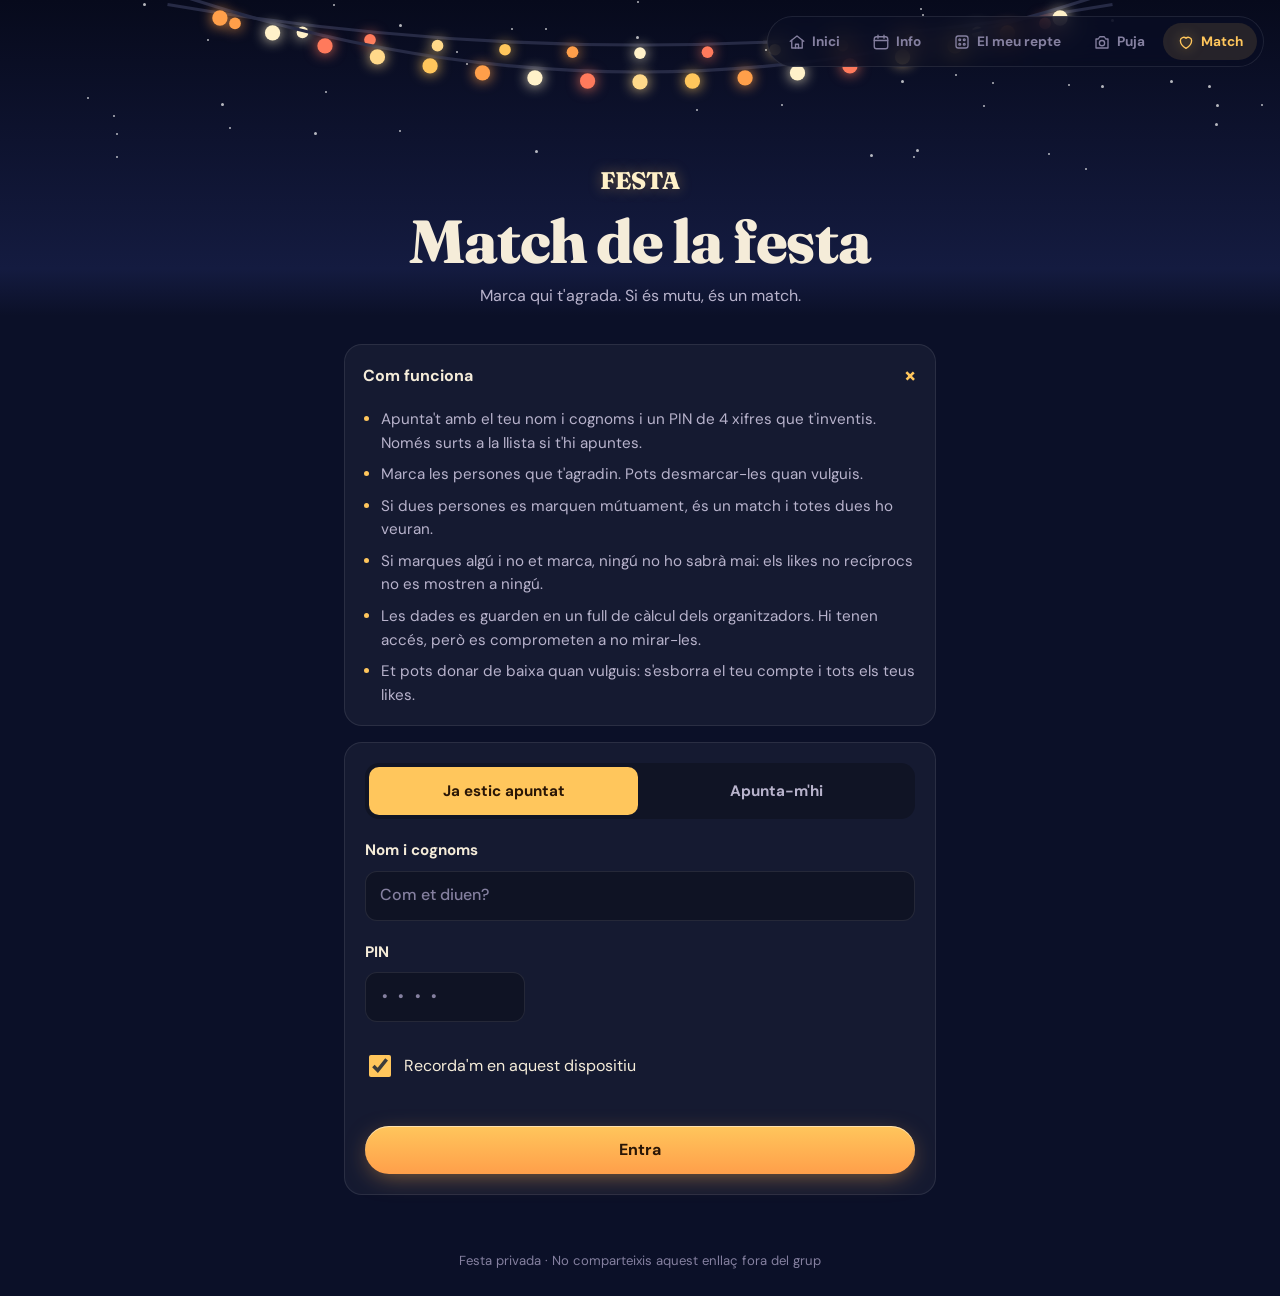
==== match.html @ ff9c7e82 "Match de la festa: likes privados y matches mutuos - match.html + js/match.js: registro con nombre y" ====
<!doctype html>
<html lang="ca">
<head>
  <meta charset="utf-8">
  <meta name="viewport" content="width=device-width, initial-scale=1, viewport-fit=cover">
  <title>Match de la festa · FESTA 21–22 novembre</title>
  <meta name="description" content="Marca qui t'agrada. Si és mutu, és un match.">
  <meta name="theme-color" content="#0b1028">
  <meta name="robots" content="noindex, nofollow">

  <meta property="og:title" content="Match de la festa · FESTA 21–22 novembre">
  <meta property="og:description" content="Marca qui t'agrada. Si és mutu, és un match.">
  <meta property="og:type" content="website">

  <link rel="icon" href="assets/favicon.svg" type="image/svg+xml">

  <link rel="preconnect" href="https://fonts.googleapis.com">
  <link rel="preconnect" href="https://fonts.gstatic.com" crossorigin>
  <link rel="stylesheet" href="https://fonts.googleapis.com/css2?family=Fraunces:opsz,wght@9..144,600;9..144,800&family=DM+Sans:wght@400;500;700&family=JetBrains+Mono:wght@500;700&display=swap">
  <link rel="stylesheet" href="css/styles.css">

  <script>document.documentElement.classList.add('js');</script>

  <!-- Orden: datos → almacenamiento → común → demo (solo se usa en pruebas) → match -->
  <script src="data.js" defer></script>
  <script src="js/storage.js" defer></script>
  <script src="js/comun.js" defer></script>
  <script src="js/match-demo.js" defer></script>
  <script src="js/match.js" defer></script>
</head>
<body>

<a class="saltar" href="#match">Salta al Match</a>

<!-- =================================================== CABECERA -->
<header class="cabecera">
  <div class="cielo" aria-hidden="true"><div class="estrellas" id="estrellas"></div></div>
  <svg class="guirnalda-top" id="guirnaldaTop" viewBox="0 0 400 70" aria-hidden="true"></svg>

  <a class="cabecera__marca" href="index.html" data-campo="nombre" data-nombre>FESTA</a>
  <h1 class="cabecera__titulo">Match de la festa</h1>
  <p class="cabecera__texto">Marca qui t'agrada. Si és mutu, és un match.</p>
</header>

<main>
  <section id="match" class="seccion seccion--match" aria-labelledby="h-match">
    <h2 class="sr-only" id="h-match">Match de la festa</h2>

    <p class="aviso aviso--demo" id="avisoDemo" hidden>
      <strong>Mode de prova:</strong> dades simulades en aquest navegador, no s'envia res.
    </p>
    <p class="aviso aviso--error" id="avisoConfig" hidden>
      El Match encara no està configurat. Torna-ho a provar més tard.
    </p>

    <!-- Cómo funciona: los párrafos salen de FIESTA.match.explicacion -->
    <details class="como tarjeta" id="como" open>
      <summary>Com funciona</summary>
      <ul class="como__lista" id="comoLista"></ul>
    </details>

    <!-- ============ Sin sesión: entrar o registrarse ============ -->
    <div class="acceso tarjeta" id="vistaAcceso" hidden>
      <div class="pestanas" role="tablist" aria-label="Accés">
        <button class="pestanas__btn" type="button" role="tab" id="tabEntrar"
                aria-selected="true" aria-controls="formAcceso">Ja estic apuntat</button>
        <button class="pestanas__btn" type="button" role="tab" id="tabRegistro"
                aria-selected="false" aria-controls="formAcceso" tabindex="-1">Apunta-m'hi</button>
      </div>

      <form class="form" id="formAcceso" role="tabpanel" novalidate>
        <div class="campo">
          <label class="campo__label" for="campoNombre">Nom i cognoms</label>
          <input class="campo__input" id="campoNombre" type="text" autocomplete="name"
                 maxlength="40" placeholder="Com et diuen?" required>
          <p class="campo__ayuda" id="ayudaNombre" hidden>Posa el nom amb què et coneix la gent: és el que veuran els altres.</p>
        </div>

        <div class="campo">
          <label class="campo__label" for="campoPin" id="lblPin">PIN</label>
          <!-- type=password + inputmode=numeric: puntos en pantalla y teclado numérico en el móvil -->
          <input class="campo__input campo__input--pin" id="campoPin" type="password" inputmode="numeric"
                 pattern="[0-9]*" maxlength="4" autocomplete="current-password" placeholder="••••" required>
        </div>

        <div class="campo" id="campoPin2Caja" hidden>
          <label class="campo__label" for="campoPin2">Repeteix el PIN</label>
          <input class="campo__input campo__input--pin" id="campoPin2" type="password" inputmode="numeric"
                 pattern="[0-9]*" maxlength="4" autocomplete="new-password" placeholder="••••">
          <p class="campo__ayuda">Inventa't 4 xifres i recorda-les: les necessitaràs per tornar a entrar.</p>
        </div>

        <label class="check">
          <input type="checkbox" id="campoRecordar" checked>
          <span>Recorda'm en aquest dispositiu</span>
        </label>

        <button class="btn btn--luz form__enviar" type="submit" id="btnAcceso">Entra</button>
        <p class="mensaje mensaje--error" id="errorAcceso" role="alert" hidden></p>
        <p class="mensaje mensaje--ok" id="okAcceso" role="status" hidden></p>
      </form>
    </div>

    <!-- ============ Con sesión ============ -->
    <div class="dentro" id="vistaDentro" hidden>
      <div class="hola">
        <p class="hola__texto">Hola, <strong id="miNombre"></strong></p>
        <button class="btn-enlace" type="button" id="btnSalir">Surt</button>
      </div>

      <!-- Mis matches (solo recíprocos) -->
      <div class="tarjeta mis-matches">
        <h3>Els teus matches</h3>
        <p class="mis-matches__nota" id="notaMatches"></p>
        <ul class="mis-matches__lista" id="listaMatches"></ul>
      </div>

      <!-- Participantes -->
      <div class="participantes">
        <div class="participantes__cab">
          <h3>Qui s'hi ha apuntat</h3>
          <p class="participantes__cuenta" id="cuenta"></p>
        </div>
        <label class="sr-only" for="buscar">Busca un nom</label>
        <input class="campo__input" id="buscar" type="search" placeholder="Busca un nom…" autocomplete="off">
        <ul class="personas" id="listaPersonas" aria-live="off"></ul>
        <p class="participantes__vacio" id="sinPersonas" hidden></p>
        <p class="mensaje mensaje--error" id="errorDentro" role="alert" hidden></p>
      </div>

      <button class="btn btn--peligro baja" type="button" id="btnBaja">Dona'm de baixa</button>
    </div>

    <p class="cargando" id="cargando" hidden>Carregant…</p>

    <p class="aviso aviso--error" id="avisoAlmacen" hidden>
      El teu navegador no deixa desar dades (mode incògnit?). Hauràs d'entrar amb el PIN cada vegada.
    </p>
  </section>
</main>

<footer class="pie">
  <p>Festa privada · No comparteixis aquest enllaç fora del grup</p>
</footer>

<!-- Confirmación de baja (mismo patrón que reto.html) -->
<dialog class="dialogo" id="dialogoBaja" aria-labelledby="bajaTitulo" aria-describedby="bajaTexto">
  <form method="dialog">
    <p class="dialogo__titulo" id="bajaTitulo">Segur?</p>
    <p class="dialogo__texto" id="bajaTexto">S'esborraran el teu compte i tots els teus likes. No es pot desfer.</p>
    <div class="dialogo__botones">
      <button class="btn btn--secundario" value="no">Cancel·la</button>
      <button class="btn btn--peligro" value="si">Sí, esborra-ho</button>
    </div>
  </form>
</dialog>

<!-- Animación de match a pantalla completa -->
<div class="pantalla-match" id="pantallaMatch" role="dialog" aria-modal="true" aria-labelledby="pmTitulo" hidden>
  <div class="pantalla-match__caja">
    <div class="pantalla-match__cor" aria-hidden="true">
      <svg viewBox="0 0 24 24"><path d="M12 20.5s-7.5-4.6-7.5-10.6A4.3 4.3 0 0 1 12 7.2a4.3 4.3 0 0 1 7.5 2.7c0 6-7.5 10.6-7.5 10.6z"/></svg>
    </div>
    <p class="pantalla-match__titulo" id="pmTitulo">És un <span class="junto">match! 🎉</span></p>
    <p class="pantalla-match__texto">Tu i <strong id="pmNombre"></strong> us heu marcat mútuament.</p>
    <button class="btn btn--luz" type="button" id="pmCerrar">Genial</button>
  </div>
</div>

<div class="confeti" id="confeti" aria-hidden="true"></div>


<!-- =================================================== MENÚ
     Mismo menú que en index.html y reto.html. Si lo cambias aquí, cámbialo también allí. -->
<nav class="nav" aria-label="Menú">
  <a class="nav__item" href="index.html" data-seccion="inicio">
    <svg viewBox="0 0 24 24" aria-hidden="true"><path d="M3 11 12 4l9 7"/><path d="M5 10v10h14V10"/><path d="M10 20v-5h4v5"/></svg>
    <span>Inici</span>
  </a>
  <a class="nav__item" href="index.html#info" data-seccion="info">
    <svg viewBox="0 0 24 24" aria-hidden="true"><rect x="3" y="5" width="18" height="16" rx="3"/><path d="M3 10h18M8 3v4M16 3v4"/></svg>
    <span>Info</span>
  </a>
  <a class="nav__item" href="reto.html" data-seccion="reto">
    <svg viewBox="0 0 24 24" aria-hidden="true"><rect x="4" y="4" width="16" height="16" rx="3"/><circle cx="9" cy="9" r="1.2"/><circle cx="15" cy="15" r="1.2"/><circle cx="15" cy="9" r="1.2"/><circle cx="9" cy="15" r="1.2"/></svg>
    <span>El meu repte</span>
  </a>
  <a class="nav__item" href="reto.html#subir" data-seccion="subir">
    <svg viewBox="0 0 24 24" aria-hidden="true"><path d="M4 8h3l2-3h6l2 3h3v12H4z"/><circle cx="12" cy="13.5" r="3.5"/></svg>
    <span>Puja</span>
  </a>
  <a class="nav__item" href="#match" data-seccion="match">
    <svg viewBox="0 0 24 24" aria-hidden="true"><path d="M12 20.5s-7.5-4.6-7.5-10.6A4.3 4.3 0 0 1 12 7.2a4.3 4.3 0 0 1 7.5 2.7c0 6-7.5 10.6-7.5 10.6z"/></svg>
    <span>Match</span>
  </a>
</nav>

</body>
</html>
---- css/styles.css ----
/* ===========================================================================
   styles.css — Estética: casa rural de noche con guirnaldas de luces
   Mobile-first: los estilos base son para móvil; @media (min-width) amplía.
   =========================================================================== */

/* ---------- 1. Variables (tokens de diseño) ---------- */
:root {
  /* noche */
  --noche-0: #070a1c;
  --noche-1: #0b1028;
  --noche-2: #141b40;
  --noche-3: #1f2858;

  /* luces cálidas */
  --luz: #ffc65c;
  --luz-2: #ff9f4a;
  --luz-3: #ff7a5c;
  --luz-blanca: #fff1c9;

  /* dificultad de los retos (semáforo) */
  --facil: #7ee08f;
  --medio: #ffd84d;
  --dificil: #ff6b5c;
  --cor: #ff8fb1;      /* rosa del Match */

  /* casa */
  --muro: #3b3f5c;
  --muro-2: #31344e;
  --piedra: #464a6a;
  --tejado: #6b3326;
  --madera: #4a2b22;

  /* texto */
  --texto: #f5ecd9;
  --texto-2: #b8b3cc;
  --texto-3: #8580a0;

  /* superficies */
  --tarjeta: rgba(255, 255, 255, .045);
  --borde: rgba(255, 255, 255, .09);

  --radio: 18px;
  --gutter: 16px;
  --ancho: 640px;
  --nav-alto: 64px;

  --f-titulo: "Fraunces", Georgia, serif;
  --f-texto: "DM Sans", system-ui, -apple-system, "Segoe UI", sans-serif;
  --f-num: "JetBrains Mono", ui-monospace, monospace;

  --ease: cubic-bezier(.22, 1, .36, 1);
}

/* ---------- 2. Base ---------- */
*, *::before, *::after { box-sizing: border-box; }

html {
  scroll-behavior: smooth;
  /* que el título de la sección no quede pegado arriba al saltar con la nav */
  scroll-padding-top: 12px;
  -webkit-text-size-adjust: 100%;
}

body {
  margin: 0;
  min-height: 100vh;
  background: var(--noche-1);
  color: var(--texto);
  font-family: var(--f-texto);
  font-size: 1rem;
  line-height: 1.55;
  -webkit-font-smoothing: antialiased;
  /* hueco para la barra inferior + zona segura del iPhone */
  padding-bottom: calc(var(--nav-alto) + env(safe-area-inset-bottom));
  overflow-x: hidden;
}

h1, h2, h3 { font-family: var(--f-titulo); line-height: 1.1; margin: 0; font-weight: 800; }
p { margin: 0; }
a { color: var(--luz); }
svg { display: block; }
/* el atributo hidden debe ganar siempre, aunque la clase ponga display:flex/grid */
[hidden] { display: none !important; }

:focus-visible { outline: 2px solid var(--luz); outline-offset: 3px; border-radius: 6px; }

.saltar {
  position: absolute; left: 12px; top: -60px; z-index: 100;
  background: var(--luz); color: var(--noche-0); padding: 8px 14px; border-radius: 10px;
  font-weight: 700; text-decoration: none;
}
.saltar:focus { top: 12px; }

/* ---------- 3. Botones ---------- */
.btn {
  display: inline-flex; align-items: center; justify-content: center; gap: 8px;
  min-height: 48px; /* tamaño táctil cómodo */
  padding: 12px 22px;
  border-radius: 999px;
  font: 700 1rem/1 var(--f-texto);
  text-decoration: none;
  border: 0; cursor: pointer;
  transition: transform .2s var(--ease), box-shadow .2s var(--ease);
  -webkit-tap-highlight-color: transparent;
}
.btn svg { width: 18px; height: 18px; fill: none; stroke: currentColor; stroke-width: 2.2; stroke-linecap: round; }
.btn:active { transform: scale(.97); }

.btn--luz {
  background: linear-gradient(180deg, var(--luz) 0%, var(--luz-2) 100%);
  color: #2a1606;
  box-shadow: 0 6px 24px -6px rgba(255, 170, 70, .55), inset 0 1px 0 rgba(255, 255, 255, .5);
}
@media (hover: hover) {
  .btn--luz:hover { transform: translateY(-2px); box-shadow: 0 10px 30px -6px rgba(255, 170, 70, .7), inset 0 1px 0 rgba(255,255,255,.5); }
}

/* ---------- 4. Portada ---------- */
.portada {
  position: relative;
  min-height: 100svh;            /* svh: alto real visible en móvil (sin la barra del navegador) */
  display: flex; flex-direction: column; align-items: center;
  padding: 0 var(--gutter) 32px;
  text-align: center;
  background:
    radial-gradient(120% 60% at 50% 100%, rgba(255, 166, 77, .14) 0%, transparent 60%),
    linear-gradient(180deg, var(--noche-0) 0%, var(--noche-2) 62%, var(--noche-1) 100%);
  overflow: hidden;
  isolation: isolate;
}

.cielo { position: absolute; inset: 0; z-index: -1; pointer-events: none; }
.estrella {
  position: absolute; width: 2px; height: 2px; border-radius: 50%;
  background: #fff; opacity: .7;
  animation: parpadeo var(--t, 4s) ease-in-out var(--d, 0s) infinite;
}
.luna { fill: #f4ead0; }

.guirnalda-top {
  width: calc(100% + 2 * var(--gutter));
  max-width: 900px;
  margin: 0 calc(-1 * var(--gutter));
  height: auto;
  overflow: visible;
}

.portada__texto { margin-top: 8px; }
.portada__etiqueta {
  font-size: .78rem; font-weight: 700; letter-spacing: .18em; text-transform: uppercase;
  color: var(--texto-2);
}
/* Título: sin ligaduras (Fraunces une p. ej. "fi" en un solo glifo "ﬁ").
   Si el nombre empieza en minúscula, esas letras van en otro color. */
.portada__titulo, .cabecera__marca {
  font-variant-ligatures: none;
  font-feature-settings: "liga" 0, "clig" 0, "dlig" 0;
}
/* la "f" de Fraunces tiene un gancho largo que pisa el punto de la "i": un poco de aire */
.nombre__min { color: var(--luz); letter-spacing: .06em; margin-right: -.07em; }

.portada__titulo {
  margin-top: 6px;
  font-size: clamp(4rem, 22vw, 7.5rem);
  letter-spacing: -.03em;
  line-height: .95;
  color: var(--luz-blanca);
  /* resplandor cálido, como un rótulo iluminado */
  text-shadow: 0 0 18px rgba(255, 198, 92, .45), 0 0 60px rgba(255, 159, 74, .25);
}
.portada__sub {
  margin-top: 8px;
  font-family: var(--f-num); font-weight: 700;
  font-size: clamp(1rem, 4.8vw, 1.35rem);
  letter-spacing: .12em;
  color: var(--luz);
}

.casa {
  width: calc(100% + 2 * var(--gutter));
  max-width: 520px;
  height: auto;
  margin: 12px calc(-1 * var(--gutter)) 0;
  /* difumina los bordes laterales para que el paisaje no acabe en seco */
  -webkit-mask-image: linear-gradient(90deg, transparent 0, #000 10%, #000 90%, transparent 100%);
  mask-image: linear-gradient(90deg, transparent 0, #000 10%, #000 90%, transparent 100%);
}
.colina-lejos { fill: #10163a; }
.arbol { fill: #0a0f2b; }
.arbol--lejos { fill: #121940; }
.muro { fill: var(--muro); }
.muro--2 { fill: var(--muro-2); }
.piedras { fill: var(--piedra); }
.tejado { fill: var(--tejado); }
.tejado-borde { fill: none; stroke: #8a4632; stroke-width: 3; stroke-linejoin: round; }
.contraventana { fill: var(--madera); }
.marco { fill: none; stroke: #3a2a26; stroke-width: 2.2; }
.puerta { fill: var(--luz); filter: drop-shadow(0 0 8px rgba(255, 198, 92, .8)); }
.puerta-hoja { fill: var(--madera); }

.ventana {
  fill: var(--luz);
  filter: drop-shadow(0 0 6px rgba(255, 198, 92, .75));
  animation: vela 5s ease-in-out infinite;
}
.ventana--b { fill: var(--luz-2); animation-duration: 7s; animation-delay: -2s; }
.ventana--c { fill: #ffd98a; animation-duration: 6s; animation-delay: -4s; }

.humo circle { fill: #8f90b0; opacity: 0; animation: humo 6s ease-out infinite; }
.humo circle:nth-child(2) { animation-delay: 2s; }
.humo circle:nth-child(3) { animation-delay: 4s; }

/* bombillas (las crea main.js) */
.cable { fill: none; stroke: #1a1a2a; stroke-width: 1.4; }
.bombilla {
  fill: var(--c, var(--luz));
  filter: drop-shadow(0 0 3px var(--c, var(--luz)));
  animation: bombilla var(--t, 3s) ease-in-out var(--d, 0s) infinite;
}
.guirnalda-top .cable { stroke: #262a45; }

/* cuenta atrás */
.cuenta { margin-top: 18px; width: 100%; max-width: 420px; }
.cuenta__titulo {
  font-size: .8rem; font-weight: 700; letter-spacing: .16em; text-transform: uppercase; color: var(--texto-2);
}
.cuenta__cajas { margin-top: 10px; display: grid; grid-template-columns: repeat(4, 1fr); gap: 8px; }
.caja {
  padding: 12px 4px 10px;
  border-radius: 14px;
  background: rgba(255, 255, 255, .05);
  border: 1px solid var(--borde);
  backdrop-filter: blur(6px);
  -webkit-backdrop-filter: blur(6px);
}
.caja__num {
  display: block;
  font-family: var(--f-num); font-weight: 700;
  font-size: clamp(1.6rem, 8vw, 2.2rem);
  line-height: 1;
  font-variant-numeric: tabular-nums;   /* todas las cifras miden igual: no "baila" */
  color: var(--luz-blanca);
}
.caja__lbl { display: block; margin-top: 6px; font-size: .72rem; color: var(--texto-3); text-transform: uppercase; letter-spacing: .1em; }
.cuenta__fecha { margin-top: 12px; font-size: .9rem; color: var(--texto-2); }
.cuenta--empezada .caja__num { color: var(--luz); }

.portada__cta { margin-top: 22px; }

/* ---------- 5. Secciones ---------- */
.seccion {
  max-width: var(--ancho);
  margin: 0 auto;
  padding: 56px var(--gutter) 8px;
}
.seccion__cab { display: flex; align-items: baseline; gap: 12px; margin-bottom: 20px; }
.seccion__num { font-family: var(--f-num); font-size: .85rem; color: var(--luz); }
.seccion h2 { font-size: clamp(1.9rem, 8vw, 2.5rem); letter-spacing: -.02em; }

/* tarjetas */
.tarjetas { display: grid; gap: 12px; }
.tarjeta {
  position: relative;
  padding: 20px;
  border-radius: var(--radio);
  background: var(--tarjeta);
  border: 1px solid var(--borde);
}
.tarjeta h3 { font-size: 1.15rem; margin-bottom: 6px; }
.tarjeta p + p { margin-top: 4px; }
.tarjeta__icono {
  width: 40px; height: 40px; margin-bottom: 12px;
  display: grid; place-items: center;
  border-radius: 12px;
  background: rgba(255, 198, 92, .12);
}
.tarjeta__icono svg { width: 22px; height: 22px; fill: none; stroke: var(--luz); stroke-width: 1.9; stroke-linecap: round; stroke-linejoin: round; }
.tarjeta__nota { margin-top: 8px !important; font-size: .9rem; color: var(--texto-2); }
.tarjeta .btn { margin-top: 16px; width: 100%; }
/* grupo de botones en una tarjeta (Maps + PDF): apilados en móvil */
.tarjeta__botones { display: flex; flex-wrap: wrap; gap: 10px; margin-top: 16px; }
/* line-height 1.25: si en un móvil muy estrecho el texto parte en 2 líneas, que no se monten */
.tarjeta__botones .btn { margin-top: 0; line-height: 1.25; text-align: center; }
.lugar__nombre { font-weight: 700; }
.tarjeta--pronto { text-align: center; color: var(--texto-2); border-style: dashed; }

.lista-llevar { list-style: none; margin: 8px 0 0; padding: 0; display: grid; gap: 8px; }
.lista-llevar li { display: flex; gap: 10px; align-items: flex-start; }
.lista-llevar li::before {
  content: ""; flex: none; margin-top: 7px;
  width: 8px; height: 8px; border-radius: 50%;
  background: var(--luz); box-shadow: 0 0 8px var(--luz);
}

/* agenda */
.agenda { margin-top: 28px; }
.agenda__titulo { font-size: 1.4rem; margin-bottom: 12px; }
.agenda__tabs {
  display: inline-flex; gap: 4px; padding: 4px;
  border-radius: 999px; background: rgba(255, 255, 255, .05); border: 1px solid var(--borde);
}
.agenda__tab {
  min-height: 40px; padding: 8px 16px; border: 0; border-radius: 999px;
  background: transparent; color: var(--texto-2);
  font: 700 .95rem/1 var(--f-texto); cursor: pointer;
  transition: background .25s var(--ease), color .25s var(--ease);
  -webkit-tap-highlight-color: transparent;
}
.agenda__tab[aria-selected="true"] { background: var(--luz); color: #2a1606; }

.agenda__lista { list-style: none; margin: 18px 0 0; padding: 0; position: relative; }
/* línea vertical: el "cable" de la guirnalda */
.agenda__lista::before {
  content: ""; position: absolute; left: 7px; top: 8px; bottom: 8px; width: 2px;
  background: linear-gradient(var(--luz) 0%, rgba(255, 198, 92, .1) 100%);
}
.evento { position: relative; padding: 0 0 20px 34px; }
.evento::before {
  content: ""; position: absolute; left: 1px; top: 4px;
  width: 14px; height: 14px; border-radius: 50%;
  background: var(--luz); box-shadow: 0 0 10px var(--luz), 0 0 0 4px var(--noche-1);
}
.evento__hora { font-family: var(--f-num); font-weight: 700; font-size: .9rem; color: var(--luz); }
.evento__titulo { font-weight: 700; font-size: 1.05rem; }
.evento__detalle { font-size: .92rem; color: var(--texto-2); }
.evento--entra { animation: entrar .45s var(--ease) both; animation-delay: calc(var(--i) * 60ms); }

/* actividades: rejilla de 2 columnas ya en móvil (son tarjetas cortas) */
.actividades { list-style: none; margin: 0; padding: 0; display: grid; grid-template-columns: 1fr 1fr; gap: 12px; }
.actividad { padding: 18px 16px; }
.actividad h3 { font-size: 1.05rem; line-height: 1.2; }
.actividad__texto { font-size: .88rem; color: var(--texto-2); }
/* si el número es impar, la última ocupa toda la fila */
.actividad:last-child:nth-child(odd) { grid-column: 1 / -1; }

/* FAQ */
.faq { display: grid; gap: 8px; }
.faq details {
  border-radius: 14px; background: var(--tarjeta); border: 1px solid var(--borde);
  overflow: hidden;
}
.faq summary {
  list-style: none; cursor: pointer;
  display: flex; justify-content: space-between; align-items: center; gap: 12px;
  padding: 16px 18px; font-weight: 700;
  -webkit-tap-highlight-color: transparent;
}
.faq summary::-webkit-details-marker { display: none; }
.faq summary::after {
  content: "+"; flex: none; font-family: var(--f-num); font-size: 1.3rem; line-height: 1; color: var(--luz);
  transition: transform .3s var(--ease);
}
.faq details[open] summary::after { transform: rotate(45deg); }
.faq details p { padding: 0 18px 16px; color: var(--texto-2); }
.faq details[open] p { animation: entrar .35s var(--ease); }

/* pie */
.pie { padding: 48px var(--gutter) 24px; text-align: center; font-size: .82rem; color: var(--texto-3); }

/* solo para lectores de pantalla */
.sr-only {
  position: absolute; width: 1px; height: 1px; overflow: hidden;
  clip: rect(0 0 0 0); white-space: nowrap;
}

/* enlace grande de la portada a reto.html */
.banner-reto {
  display: flex; align-items: center; justify-content: space-between; gap: 16px;
  padding: 22px 22px;
  border-radius: var(--radio);
  text-decoration: none; color: var(--texto);
  background:
    radial-gradient(120% 140% at 0% 0%, rgba(255, 198, 92, .22), transparent 60%),
    var(--noche-2);
  border: 1px solid rgba(255, 198, 92, .35);
  box-shadow: 0 10px 40px -16px rgba(255, 166, 77, .5);
  transition: transform .25s var(--ease), border-color .25s var(--ease);
  -webkit-tap-highlight-color: transparent;
}
.banner-reto:active { transform: scale(.98); }
.banner-reto__texto { display: grid; gap: 2px; }
.banner-reto__kicker { font-size: .78rem; font-weight: 700; letter-spacing: .14em; text-transform: uppercase; color: var(--luz); }
.banner-reto strong { font-family: var(--f-titulo); font-size: 1.35rem; line-height: 1.15; }
.banner-reto svg {
  flex: none; width: 44px; height: 44px; padding: 11px; border-radius: 50%;
  background: var(--luz); fill: none; stroke: #2a1606; stroke-width: 2.4; stroke-linecap: round; stroke-linejoin: round;
}
@media (hover: hover) { .banner-reto:hover { transform: translateY(-2px); border-color: var(--luz); } }

/* ---------- 5b. Página del reto ---------- */
.cabecera {
  position: relative; isolation: isolate; overflow: hidden;
  display: flex; flex-direction: column; align-items: center;
  padding: 0 var(--gutter) 8px;
  text-align: center;
  background: linear-gradient(180deg, var(--noche-0) 0%, var(--noche-2) 85%, var(--noche-1) 100%);
}
.cabecera__marca {
  margin-top: 4px;
  font-family: var(--f-titulo); font-weight: 800; font-size: 1.5rem;
  color: var(--luz-blanca); text-decoration: none;
  text-shadow: 0 0 14px rgba(255, 198, 92, .4);
}
.cabecera__titulo {
  margin-top: 10px;
  font-size: clamp(2.6rem, 13vw, 3.8rem); letter-spacing: -.02em;
}
.cabecera__texto { margin-top: 8px; max-width: 30ch; color: var(--texto-2); }

.seccion--reto { padding-top: 28px; }

/* elección de dificultad */
.eleccion {
  padding: 24px 20px;
  border-radius: 28px;
  text-align: center;
  background: var(--tarjeta);
  border: 1px solid var(--borde);
}
.eleccion__titulo { font-family: var(--f-titulo); font-weight: 800; font-size: 1.45rem; line-height: 1.2; }
.eleccion__nota { margin-top: 4px; font-size: .9rem; color: var(--texto-2); }
.eleccion__botones { display: grid; gap: 10px; margin-top: 18px; }

/* cada botón usa su color con la variable --c */
.btn-dif {
  --c: var(--luz);
  display: flex; align-items: center; justify-content: center; gap: 12px;
  min-height: 56px; padding: 12px 20px;
  border-radius: 16px;
  /* primera línea = alternativa para móviles viejos sin color-mix() */
  border: 1.5px solid var(--c); border-color: color-mix(in srgb, var(--c) 55%, transparent);
  background: rgba(255, 255, 255, .05); background: color-mix(in srgb, var(--c) 12%, transparent);
  color: var(--texto); font: 700 1.1rem/1 var(--f-texto);
  cursor: pointer; -webkit-tap-highlight-color: transparent;
  transition: transform .2s var(--ease), background .2s var(--ease);
}
.btn-dif:active { transform: scale(.97); }
@media (hover: hover) { .btn-dif:hover { background: color-mix(in srgb, var(--c) 22%, transparent); } }
.btn-dif:focus-visible { outline: 2px solid var(--c); outline-offset: 3px; }
.btn-dif__punto { width: 12px; height: 12px; border-radius: 50%; background: var(--c); box-shadow: 0 0 10px var(--c); }
.btn-dif--facil { --c: var(--facil); }
.btn-dif--medio { --c: var(--medio); }
.btn-dif--dificil { --c: var(--dificil); }

/* etiqueta de color con la dificultad (máquina y resultado) */
.chip-dif {
  --c: var(--luz);
  display: inline-block; margin-bottom: 10px; padding: 5px 12px;
  border-radius: 999px; border: 1px solid var(--c);
  background: rgba(255, 255, 255, .06); background: color-mix(in srgb, var(--c) 16%, transparent);
  color: var(--c); font-size: .78rem; font-weight: 700; letter-spacing: .12em; text-transform: uppercase;
}
.chip-dif--facil { --c: var(--facil); }
.chip-dif--medio { --c: var(--medio); }
.chip-dif--dificil { --c: var(--dificil); }
.maquina .chip-dif { margin-bottom: 8px; }

/* diálogo de confirmación */
.dialogo {
  width: min(100% - 2 * var(--gutter), 360px);
  padding: 24px 20px 20px;
  border-radius: 22px; border: 1px solid rgba(255, 198, 92, .35);
  background: var(--noche-2); color: var(--texto);
  text-align: center;
  box-shadow: 0 30px 80px -20px rgba(0, 0, 0, .8);
}
.dialogo[open] { animation: entrar .3s var(--ease); }
.dialogo::backdrop { background: rgba(5, 6, 18, .7); backdrop-filter: blur(3px); }
.dialogo__titulo { font-family: var(--f-titulo); font-weight: 800; font-size: 1.6rem; }
.dialogo__texto { margin-top: 6px; color: var(--texto-2); }
.dialogo__botones { display: grid; grid-template-columns: 1fr 1fr; gap: 10px; margin-top: 20px; }
.dialogo__botones .btn { margin: 0; padding-left: 10px; padding-right: 10px; }

/* máquina tragaperras */
.maquina {
  position: relative;
  padding: 30px 20px 24px;
  border-radius: 28px;
  text-align: center;
  background:
    radial-gradient(100% 80% at 50% 0%, rgba(255, 198, 92, .16), transparent 70%),
    linear-gradient(180deg, #2a2050, #17183a);
  border: 1px solid rgba(255, 198, 92, .3);
  box-shadow: 0 20px 60px -20px rgba(0, 0, 0, .7), inset 0 1px 0 rgba(255, 255, 255, .08);
}
/* filas de bombillas arriba y abajo que "corren" (luces de feria) */
.maquina::before, .maquina::after {
  content: ""; position: absolute; left: 22px; right: 22px; height: 8px;
  background-image: radial-gradient(circle, var(--luz) 0 2.6px, transparent 3.2px);
  background-size: 18px 8px;
  filter: drop-shadow(0 0 3px var(--luz));
  animation: correr 1.2s linear infinite;
}
.maquina::before { top: 10px; }
.maquina::after { bottom: 10px; animation-direction: reverse; }
.maquina--girando::before, .maquina--girando::after { animation-duration: .35s; }

.maquina__titulo {
  font-size: .8rem; font-weight: 700; letter-spacing: .16em; text-transform: uppercase; color: var(--texto-2);
}

.rodillo {
  --alto: 150px;
  position: relative;
  height: var(--alto);
  margin: 14px auto 20px;
  max-width: 240px;
  border-radius: 18px;
  overflow: hidden;
  background: linear-gradient(180deg, #0a0c1f, #12153a 50%, #0a0c1f);
  border: 2px solid rgba(255, 198, 92, .4);
  box-shadow: inset 0 8px 20px rgba(0, 0, 0, .6), 0 0 30px -6px rgba(255, 198, 92, .35);
}
/* sombreado arriba/abajo: da sensación de cilindro */
.rodillo::after {
  content: ""; position: absolute; inset: 0; pointer-events: none;
  background: linear-gradient(180deg, rgba(5, 6, 18, .85) 0%, transparent 28%, transparent 72%, rgba(5, 6, 18, .85) 100%);
}
.rodillo__tira {
  transition-property: transform;
  transition-timing-function: cubic-bezier(.15, .9, .25, 1.03); /* frena y rebota un poco */
  will-change: transform;
}
.rodillo__num {
  display: grid; place-items: center;
  height: var(--alto);
  font-family: var(--f-num); font-weight: 700;
  font-size: 6.2rem; line-height: 1;
  font-variant-numeric: tabular-nums;
  color: var(--luz-blanca);
}
.maquina--girando .rodillo__num { filter: blur(1.2px); }
.maquina--revelada .rodillo__num {
  color: var(--luz);
  text-shadow: 0 0 24px rgba(255, 198, 92, .65);
  animation: latido .6s var(--ease);
}
.maquina__btn { width: 100%; max-width: 300px; }
.maquina__btn:disabled { opacity: .6; cursor: default; }

/* resultado */
.resultado {
  margin-top: 14px;
  padding: 24px 20px;
  border-radius: var(--radio);
  background: var(--tarjeta);
  border: 1px solid var(--borde);
  text-align: center;
}
.resultado--entra { animation: entrar .6s var(--ease) both; }
.resultado__kicker { font-family: var(--f-num); font-weight: 700; font-size: .9rem; letter-spacing: .1em; color: var(--luz); }
.resultado__texto { margin-top: 8px; font-family: var(--f-titulo); font-weight: 800; font-size: clamp(1.6rem, 7vw, 2.1rem); line-height: 1.15; }
.resultado__captura {
  display: inline-flex; align-items: center; gap: 8px;
  margin-top: 16px; padding: 8px 14px; border-radius: 999px;
  background: rgba(255, 198, 92, .12); color: var(--luz-blanca); font-weight: 700; font-size: .95rem;
}
.resultado__captura svg { width: 18px; height: 18px; fill: none; stroke: var(--luz); stroke-width: 2; stroke-linejoin: round; }
.resultado .btn { display: flex; margin: 18px auto 0; max-width: 300px; }
.resultado .resultado__cambiar { margin-top: 10px; width: 100%; }
.resultado__nota { margin-top: 14px; font-size: .85rem; color: var(--texto-3); }

/* avisos */
.aviso {
  display: flex; gap: 10px; align-items: flex-start;
  margin-top: 16px; padding: 0 4px;
  font-size: .85rem; color: var(--texto-3);
}
.aviso svg { flex: none; width: 18px; height: 18px; margin-top: 1px; fill: none; stroke: currentColor; stroke-width: 2; stroke-linecap: round; }
.aviso--error {
  display: block; padding: 12px 14px; border-radius: 12px;
  background: rgba(255, 122, 92, .12); border: 1px solid rgba(255, 122, 92, .35); color: #ffd2c6;
}
.aviso--error[hidden] { display: none; }

.aviso--demo {
  display: block; padding: 12px 14px; border-radius: 12px;
  background: rgba(143, 211, 255, .1); border: 1px dashed rgba(143, 211, 255, .45); color: #cdeaff;
}

/* ---------- 5c. Formulario de subida ---------- */
.seccion__intro { margin: -8px 0 16px; color: var(--texto-2); }
.seccion__intro + .aviso, .aviso + .form, .aviso + .aviso { margin-top: 0; margin-bottom: 14px; }

.form { display: grid; gap: 20px; }
.campo { display: grid; gap: 8px; }
.campo__label { font-weight: 700; font-size: .95rem; }
.campo__input {
  width: 100%; min-height: 50px; padding: 12px 14px;
  border-radius: 12px; border: 1px solid var(--borde);
  background: rgba(0, 0, 0, .25); color: var(--texto);
  font: 500 16px/1.3 var(--f-texto);   /* 16px: evita el zoom automático de iOS */
  transition: border-color .2s var(--ease), box-shadow .2s var(--ease);
}
.campo__input::placeholder { color: var(--texto-3); }
.campo__input:focus { outline: none; border-color: var(--luz); box-shadow: 0 0 0 3px rgba(255, 198, 92, .2); }
.campo__input:disabled { opacity: .6; }
.campo__reto { display: flex; align-items: baseline; gap: 10px; flex-wrap: wrap; }
.campo__reto strong { font-family: var(--f-num); color: var(--luz); font-size: 1.05rem; }
.campo__reto span { font-size: .85rem; color: var(--texto-3); }
.campo__error { font-size: .88rem; color: #ffb4a3; }
.campo__nota { font-size: .88rem; color: var(--luz); }

/* selector de archivo: el <label> hace de zona grande y táctil */
.selector {
  display: block; cursor: pointer;
  border-radius: 14px;
  border: 1.5px dashed rgba(255, 198, 92, .45);
  background: rgba(255, 198, 92, .05);
  transition: border-color .2s var(--ease), background .2s var(--ease);
  -webkit-tap-highlight-color: transparent;
}
.selector:focus-within { border-color: var(--luz); box-shadow: 0 0 0 3px rgba(255, 198, 92, .2); }
@media (hover: hover) { .selector:hover { background: rgba(255, 198, 92, .09); } }
.selector--lleno { border-style: solid; border-color: var(--borde); background: rgba(0, 0, 0, .2); }
.selector__vacio {
  display: grid; justify-items: center; gap: 6px; padding: 26px 16px; text-align: center;
}
.selector__vacio svg { width: 30px; height: 30px; fill: none; stroke: var(--luz); stroke-width: 2; stroke-linecap: round; stroke-linejoin: round; }
.selector__titulo { font-weight: 700; }
.selector__ayuda { font-size: .82rem; color: var(--texto-3); }
.selector__lleno { display: flex; align-items: center; gap: 12px; padding: 10px; }
.selector__preview {
  flex: none; width: 64px; height: 64px; border-radius: 10px; overflow: hidden;
  background: rgba(255, 255, 255, .06);
}
.selector__preview img, .selector__preview video { width: 100%; height: 100%; object-fit: cover; display: block; }
.selector__info { flex: 1; min-width: 0; display: grid; gap: 2px; }
.selector__nombre { font-weight: 700; font-size: .92rem; white-space: nowrap; overflow: hidden; text-overflow: ellipsis; }
.selector__peso { font-size: .82rem; color: var(--texto-3); }
.selector__cambiar { flex: none; font-size: .85rem; font-weight: 700; color: var(--luz); padding: 6px 8px; }

.form__enviar { width: 100%; }
.form__enviar:disabled { opacity: .55; cursor: default; transform: none; }

/* barra de progreso */
.progreso { display: grid; gap: 8px; }
.progreso__barra {
  height: 10px; border-radius: 999px; overflow: hidden;
  background: rgba(255, 255, 255, .08);
}
.progreso__relleno {
  display: block; height: 100%; width: 0;
  border-radius: inherit;
  background: linear-gradient(90deg, var(--luz-2), var(--luz));
  box-shadow: 0 0 12px rgba(255, 198, 92, .6);
  transition: width .25s linear;
}
/* sin % conocido: rayas que se mueven */
.progreso--indeterminado .progreso__relleno {
  background: repeating-linear-gradient(-45deg, var(--luz) 0 10px, var(--luz-2) 10px 20px);
  background-size: 28px 100%;
  animation: rayas .8s linear infinite;
}
.progreso__texto { font-family: var(--f-num); font-weight: 700; font-size: .95rem; text-align: center; }
.progreso__nota { font-size: .8rem; color: var(--texto-3); text-align: center; }

.mensaje--error {
  padding: 12px 14px; border-radius: 12px;
  background: rgba(255, 122, 92, .12); border: 1px solid rgba(255, 122, 92, .35); color: #ffd2c6;
  font-size: .92rem;
}

/* éxito */
.exito { text-align: center; display: grid; justify-items: center; gap: 8px; animation: entrar .5s var(--ease); }
.exito:focus { outline: none; }
.exito__icono {
  width: 64px; height: 64px; border-radius: 50%; display: grid; place-items: center;
  background: var(--luz); box-shadow: 0 0 30px rgba(255, 198, 92, .5);
  animation: latido .6s var(--ease) .2s both;
}
.exito__icono svg { width: 32px; height: 32px; fill: none; stroke: #2a1606; stroke-width: 3; stroke-linecap: round; stroke-linejoin: round; }
.exito h3 { font-size: 1.5rem; margin-top: 6px; }
.exito p { color: var(--texto-2); overflow-wrap: anywhere; }
.btn--secundario {
  margin-top: 8px; background: transparent; color: var(--luz);
  border: 1.5px solid rgba(255, 198, 92, .5);
}

/* ---------- 5d. Match de la festa ---------- */
.seccion--match { padding-top: 28px; display: grid; gap: 16px; }
.seccion--match > .aviso { margin: 0; }

/* "Com funciona": acordeón nativo */
.como { padding: 0; }
.como summary {
  list-style: none; cursor: pointer;
  display: flex; justify-content: space-between; align-items: center;
  min-height: 52px; padding: 14px 18px; font-weight: 700;
}
.como summary::-webkit-details-marker { display: none; }
.como summary::after { content: "+"; font-size: 1.4rem; color: var(--luz); transition: transform .3s var(--ease); }
.como[open] summary::after { transform: rotate(45deg); }
.como__lista { margin: 0; padding: 0 18px 18px 36px; display: grid; gap: 8px; color: var(--texto-2); font-size: .95rem; }
.como__lista li::marker { color: var(--luz); }

/* pestañas Entra / Apunta-m'hi */
.pestanas {
  display: grid; grid-template-columns: 1fr 1fr; gap: 4px;
  padding: 4px; margin-bottom: 20px;
  border-radius: 14px; background: rgba(0, 0, 0, .25);
}
.pestanas__btn {
  min-height: 48px; padding: 8px; border: 0; border-radius: 10px;
  background: transparent; color: var(--texto-2);
  font: 700 .95rem/1.2 var(--f-texto); cursor: pointer;
  -webkit-tap-highlight-color: transparent;
}
.pestanas__btn[aria-selected="true"] { background: var(--luz); color: #2a1606; }
.pestanas__btn:focus-visible { outline: 2px solid var(--luz); outline-offset: 2px; }

.campo__input--pin { max-width: 160px; font-family: var(--f-num); letter-spacing: .4em; }
.campo__ayuda { font-size: .85rem; color: var(--texto-3); }
.check { display: flex; align-items: center; gap: 10px; min-height: 48px; cursor: pointer; }
.check input { width: 22px; height: 22px; accent-color: var(--luz); }
.mensaje--ok {
  padding: 12px 14px; border-radius: 12px; font-size: .92rem;
  background: rgba(126, 224, 143, .1); border: 1px solid rgba(126, 224, 143, .35); color: #d4f7da;
}
.cargando { text-align: center; color: var(--texto-2); padding: 24px 0; }

/* dentro */
.dentro { display: grid; gap: 16px; }
.hola { display: flex; justify-content: space-between; align-items: center; gap: 12px; }
.hola__texto { font-size: 1.1rem; overflow-wrap: anywhere; }
.hola__texto strong { color: var(--luz-blanca); }
.btn-enlace {
  flex: none; min-height: 48px; padding: 0 12px; border: 0; background: none;
  color: var(--luz); font: 700 .95rem var(--f-texto); cursor: pointer;
  text-decoration: underline; text-underline-offset: 3px;
}

.mis-matches { border-color: rgba(255, 143, 177, .35); }
.mis-matches__nota { color: var(--texto-2); font-size: .92rem; }
.mis-matches__lista { list-style: none; margin: 4px 0 0; padding: 0; display: grid; gap: 8px; }
.mis-matches__item { display: flex; align-items: center; gap: 10px; font-weight: 700; font-size: 1.05rem; }
.mis-matches__cor { color: var(--cor); text-shadow: 0 0 10px rgba(255, 143, 177, .7); }

.participantes { display: grid; gap: 12px; }
.participantes__cab h3 { font-size: 1.3rem; }
.participantes__cuenta { font-size: .88rem; color: var(--texto-3); }
.participantes__vacio { color: var(--texto-2); text-align: center; padding: 12px 0; }

.personas { list-style: none; margin: 0; padding: 0; display: grid; gap: 8px; }
.persona {
  display: flex; align-items: center; gap: 10px;
  padding: 6px 6px 6px 16px; border-radius: 14px;
  background: var(--tarjeta); border: 1px solid var(--borde);
  transition: border-color .2s var(--ease), background .2s var(--ease);
}
.persona--marcada { border-color: rgba(255, 143, 177, .45); background: rgba(255, 143, 177, .07); }
.persona__nombre { flex: 1; min-width: 0; font-weight: 500; overflow-wrap: anywhere; }
.chip-match {
  flex: none; padding: 3px 10px; border-radius: 999px;
  background: var(--cor); color: #3a0a1a; font-size: .72rem; font-weight: 700; letter-spacing: .08em; text-transform: uppercase;
}

/* corazón: hueco = sin marcar, relleno = marcado */
.btn-cor {
  flex: none; display: grid; place-items: center;
  width: 48px; height: 48px; border: 0; border-radius: 50%;
  background: transparent; cursor: pointer; -webkit-tap-highlight-color: transparent;
  transition: transform .2s var(--ease);
}
.btn-cor svg { width: 28px; height: 28px; fill: none; stroke: var(--texto-3); stroke-width: 1.8; stroke-linejoin: round; transition: fill .2s, stroke .2s; }
.btn-cor[aria-pressed="true"] svg { fill: var(--cor); stroke: var(--cor); filter: drop-shadow(0 0 6px rgba(255, 143, 177, .6)); }
.btn-cor[aria-pressed="true"] { animation: latido .4s var(--ease); }
.btn-cor:active { transform: scale(.9); }
.btn-cor:disabled { opacity: .5; cursor: default; }
.btn-cor:focus-visible { outline: 2px solid var(--luz); outline-offset: 2px; }

.btn--peligro { background: transparent; color: #ffb4a3; border: 1.5px solid rgba(255, 122, 92, .5); }
.dialogo .btn--peligro { background: var(--dificil); color: #2a0a06; border: 0; }
.baja { margin: 16px auto 0; width: 100%; max-width: 300px; }

/* animación a pantalla completa */
.pantalla-match {
  position: fixed; inset: 0; z-index: 70;
  display: grid; place-items: center; padding: var(--gutter);
  background: radial-gradient(120% 80% at 50% 40%, rgba(120, 30, 70, .92), rgba(7, 10, 28, .97) 70%);
  backdrop-filter: blur(4px);
}
.pantalla-match__caja { display: grid; justify-items: center; gap: 12px; text-align: center; max-width: 340px; }
.pantalla-match--entra .pantalla-match__caja { animation: entrar .5s var(--ease) both; }
.pantalla-match__cor svg {
  width: 110px; height: 110px; fill: var(--cor); stroke: none;
  filter: drop-shadow(0 0 30px rgba(255, 143, 177, .8));
}
.pantalla-match--entra .pantalla-match__cor { animation: latido .7s var(--ease) .15s 2 both; }
.pantalla-match__titulo { font-family: var(--f-titulo); font-weight: 800; font-size: clamp(2.4rem, 12vw, 3.2rem); line-height: 1.05; }
.pantalla-match__texto { color: var(--texto); font-size: 1.1rem; overflow-wrap: anywhere; }
.pantalla-match__texto strong { color: var(--luz-blanca); }
.pantalla-match .btn { margin-top: 12px; min-width: 200px; }
.sin-scroll { overflow: hidden; }
.junto { white-space: nowrap; }

/* confeti */
.confeti { position: fixed; inset: 0; pointer-events: none; z-index: 60; overflow: hidden; }
.confeti__pieza { position: absolute; width: 8px; height: 12px; border-radius: 2px; }

/* ---------- 6. Navegación inferior ---------- */
.nav {
  position: fixed; left: 0; right: 0; bottom: 0; z-index: 50;
  /* una columna igual por enlace, sin fijar cuántos hay */
  display: grid; grid-auto-flow: column; grid-auto-columns: 1fr;
  height: calc(var(--nav-alto) + env(safe-area-inset-bottom));
  padding-bottom: env(safe-area-inset-bottom);
  background: rgba(9, 13, 34, .78);
  backdrop-filter: blur(14px) saturate(1.4);
  -webkit-backdrop-filter: blur(14px) saturate(1.4);
  border-top: 1px solid var(--borde);
}
.nav__item {
  display: flex; flex-direction: column; align-items: center; justify-content: center; gap: 3px;
  color: var(--texto-3); text-decoration: none; font-size: .72rem; font-weight: 700;
  transition: color .25s var(--ease);
  -webkit-tap-highlight-color: transparent;
}
.nav__item svg { width: 24px; height: 24px; fill: none; stroke: currentColor; stroke-width: 1.8; stroke-linecap: round; stroke-linejoin: round; transition: transform .3s var(--ease); }
.nav__item.activo { color: var(--luz); }
.nav__item.activo svg { transform: translateY(-2px); filter: drop-shadow(0 0 6px rgba(255, 198, 92, .6)); }

/* ---------- 7. Aparición al hacer scroll ---------- */
/* Solo se ocultan si hay JS (clase .js en <html>); sin JS todo se ve igual */
.js .revelar { opacity: 0; transform: translateY(18px); transition: opacity .7s var(--ease), transform .7s var(--ease); }
.js .revelar.visible { opacity: 1; transform: none; }

/* ---------- 8. Animaciones ---------- */
@keyframes parpadeo { 0%, 100% { opacity: .15; } 50% { opacity: .9; } }
@keyframes bombilla { 0%, 100% { opacity: 1; } 50% { opacity: .45; } }
@keyframes vela { 0%, 100% { opacity: 1; } 45% { opacity: .86; } 55% { opacity: .95; } }
@keyframes humo {
  0%   { opacity: 0;   transform: translate(0, 0) scale(.6); }
  20%  { opacity: .35; }
  100% { opacity: 0;   transform: translate(14px, -46px) scale(2.2); }
}
@keyframes entrar { from { opacity: 0; transform: translateY(8px); } to { opacity: 1; transform: none; } }
@keyframes correr { to { background-position: 18px 0; } }
@keyframes rayas { to { background-position: 28px 0; } }
@keyframes latido { 0% { transform: scale(1); } 40% { transform: scale(1.12); } 100% { transform: scale(1); } }
.humo circle { transform-box: fill-box; transform-origin: center; }

/* Respeta a quien tiene activado "reducir movimiento" en el sistema */
@media (prefers-reduced-motion: reduce) {
  *, *::before, *::after { animation: none !important; transition: none !important; scroll-behavior: auto !important; }
  .js .revelar { opacity: 1; transform: none; }
}

/* ---------- 9. Pantallas más grandes ---------- */
@media (min-width: 640px) {
  :root { --gutter: 24px; }
  .tarjetas { grid-template-columns: 1fr 1fr; }
  .tarjeta--ancha { grid-column: 1 / -1; }
  .tarjeta .btn { width: auto; }
  .tarjeta__botones .btn { flex: 1 1 auto; }
  .actividades { grid-template-columns: repeat(3, 1fr); }
  .actividad:last-child:nth-child(odd) { grid-column: auto; }
}

@media (min-width: 900px) {
  /* en escritorio la navegación pasa arriba a la derecha, como una píldora */
  body { padding-bottom: 0; }
  .nav {
    top: 16px; bottom: auto; left: auto; right: 16px;
    height: auto; padding: 6px; gap: 4px;
    grid-auto-columns: auto;
    border: 1px solid var(--borde); border-radius: 999px;
  }
  .nav__item { flex-direction: row; gap: 6px; padding: 8px 14px; border-radius: 999px; font-size: .85rem; }
  .nav__item svg { width: 18px; height: 18px; }
  .nav__item.activo { background: rgba(255, 198, 92, .12); }
  .nav__item.activo svg { transform: none; }
}
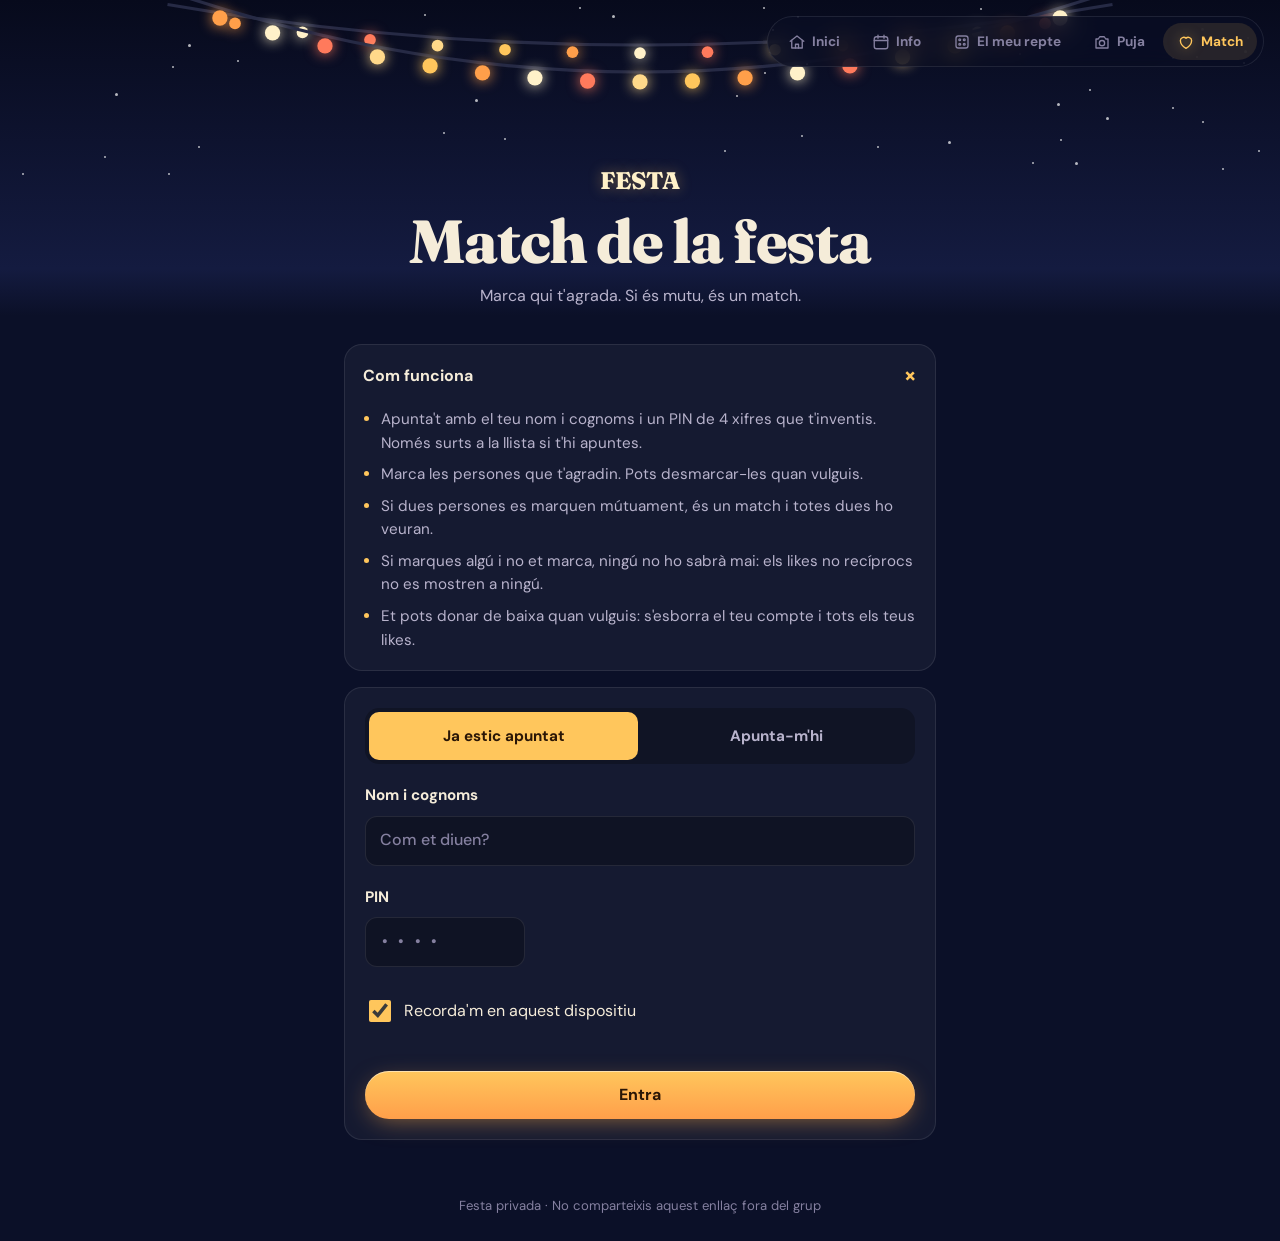
==== commit efc82075: "Match bloqueado como «Sorpresa» hasta el sábado 21 a las 20:00 - Match.gs: CONFIG_MATCH.APERTURA; co" ====
--- a/match.html
+++ b/match.html
@@ -3,13 +3,16 @@
 <head>
   <meta charset="utf-8">
   <meta name="viewport" content="width=device-width, initial-scale=1, viewport-fit=cover">
-  <title>Match de la festa · FESTA 21–22 novembre</title>
-  <meta name="description" content="Marca qui t'agrada. Si és mutu, és un match.">
+  <!-- Títulos genéricos: hasta la apertura es una sorpresa (match.js los cambia al abrir).
+       Ojo: quien lea el código fuente sí puede saber qué es; lo que de verdad
+       impide usarlo antes de hora es el servidor. -->
+  <title>Sorpresa · FESTA 21–22 novembre</title>
+  <meta name="description" content="Una sorpresa per a la festa.">
   <meta name="theme-color" content="#0b1028">
   <meta name="robots" content="noindex, nofollow">
 
-  <meta property="og:title" content="Match de la festa · FESTA 21–22 novembre">
-  <meta property="og:description" content="Marca qui t'agrada. Si és mutu, és un match.">
+  <meta property="og:title" content="Sorpresa · FESTA 21–22 novembre">
+  <meta property="og:description" content="Una sorpresa per a la festa.">
   <meta property="og:type" content="website">
 
   <link rel="icon" href="assets/favicon.svg" type="image/svg+xml">
@@ -30,7 +33,7 @@
 </head>
 <body>
 
-<a class="saltar" href="#match">Salta al Match</a>
+<a class="saltar" href="#match">Salta al contingut</a>
 
 <!-- =================================================== CABECERA -->
 <header class="cabecera">
@@ -38,13 +41,34 @@
   <svg class="guirnalda-top" id="guirnaldaTop" viewBox="0 0 400 70" aria-hidden="true"></svg>
 
   <a class="cabecera__marca" href="index.html" data-campo="nombre" data-nombre>FESTA</a>
-  <h1 class="cabecera__titulo">Match de la festa</h1>
-  <p class="cabecera__texto">Marca qui t'agrada. Si és mutu, és un match.</p>
+  <!-- Textos de FIESTA.match (sorpresa.* mientras está cerrado; titulo/subtitulo al abrir) -->
+  <h1 class="cabecera__titulo" id="titulo">Sorpresa</h1>
+  <p class="cabecera__texto" id="subtitulo"></p>
 </header>
 
 <main>
   <section id="match" class="seccion seccion--match" aria-labelledby="h-match">
-    <h2 class="sr-only" id="h-match">Match de la festa</h2>
+    <h2 class="sr-only" id="h-match">Sorpresa</h2>
+
+    <!-- ============ Cerrado: sorpresa con cuenta atrás ============ -->
+    <div class="sorpresa" id="vistaSorpresa" hidden>
+      <div class="sorpresa__icono" aria-hidden="true">
+        <svg class="sorpresa__interrogante" viewBox="0 0 24 24"><circle cx="12" cy="12" r="9"/><path d="M9.6 9.4a2.5 2.5 0 1 1 3.4 2.4c-.6.3-1 .8-1 1.5v.6M12 16.8h.01"/></svg>
+        <svg class="sorpresa__cor" viewBox="0 0 24 24"><path d="M12 20.5s-7.5-4.6-7.5-10.6A4.3 4.3 0 0 1 12 7.2a4.3 4.3 0 0 1 7.5 2.7c0 6-7.5 10.6-7.5 10.6z"/></svg>
+      </div>
+      <p class="sorpresa__mensaje" id="sorpresaMensaje"></p>
+      <div class="cuenta sorpresa__cuenta" id="sorpresaCuenta">
+        <p class="cuenta__titulo">S'obre d'aquí a</p>
+        <div class="cuenta__cajas">
+          <div class="caja"><span class="caja__num" data-u="d">--</span><span class="caja__lbl">dies</span></div>
+          <div class="caja"><span class="caja__num" data-u="h">--</span><span class="caja__lbl">hores</span></div>
+          <div class="caja"><span class="caja__num" data-u="m">--</span><span class="caja__lbl">min</span></div>
+          <div class="caja"><span class="caja__num" data-u="s">--</span><span class="caja__lbl">seg</span></div>
+        </div>
+        <p class="cuenta__fecha" id="sorpresaFecha"></p>
+      </div>
+      <p class="sorpresa__espera" id="sorpresaEspera" role="status" hidden></p>
+    </div>
 
     <p class="aviso aviso--demo" id="avisoDemo" hidden>
       <strong>Mode de prova:</strong> dades simulades en aquest navegador, no s'envia res.
@@ -54,7 +78,7 @@
     </p>
 
     <!-- Cómo funciona: los párrafos salen de FIESTA.match.explicacion -->
-    <details class="como tarjeta" id="como" open>
+    <details class="como tarjeta" id="como" open hidden>
       <summary>Com funciona</summary>
       <ul class="como__lista" id="comoLista"></ul>
     </details>
@@ -189,9 +213,11 @@
     <svg viewBox="0 0 24 24" aria-hidden="true"><path d="M4 8h3l2-3h6l2 3h3v12H4z"/><circle cx="12" cy="13.5" r="3.5"/></svg>
     <span>Puja</span>
   </a>
-  <a class="nav__item" href="#match" data-seccion="match">
-    <svg viewBox="0 0 24 24" aria-hidden="true"><path d="M12 20.5s-7.5-4.6-7.5-10.6A4.3 4.3 0 0 1 12 7.2a4.3 4.3 0 0 1 7.5 2.7c0 6-7.5 10.6-7.5 10.6z"/></svg>
-    <span>Match</span>
+  <a class="nav__item nav__item--match" href="#match" data-seccion="match">
+    <!-- Dos iconos: comun.js pone .nav__item--abierto cuando el Match se abre (antes: Sorpresa) -->
+    <svg class="nav__icono-sorpresa" viewBox="0 0 24 24" aria-hidden="true"><circle cx="12" cy="12" r="9"/><path d="M9.6 9.4a2.5 2.5 0 1 1 3.4 2.4c-.6.3-1 .8-1 1.5v.6M12 16.8h.01"/></svg>
+    <svg class="nav__icono-match" viewBox="0 0 24 24" aria-hidden="true"><path d="M12 20.5s-7.5-4.6-7.5-10.6A4.3 4.3 0 0 1 12 7.2a4.3 4.3 0 0 1 7.5 2.7c0 6-7.5 10.6-7.5 10.6z"/></svg>
+    <span class="nav__texto">Sorpresa</span>
   </a>
 </nav>
 
--- a/css/styles.css
+++ b/css/styles.css
@@ -773,6 +773,37 @@
 .dialogo .btn--peligro { background: var(--dificil); color: #2a0a06; border: 0; }
 .baja { margin: 16px auto 0; width: 100%; max-width: 300px; }
 
+/* sorpresa (Match cerrado): "?" con halo, mensaje y cuenta atrás */
+.sorpresa {
+  display: grid; justify-items: center; gap: 14px;
+  padding: 28px 20px 24px; border-radius: 28px; text-align: center;
+  background:
+    radial-gradient(90% 60% at 50% 0%, rgba(255, 198, 92, .14), transparent 70%),
+    var(--tarjeta);
+  border: 1px solid rgba(255, 198, 92, .3);
+}
+.sorpresa__icono {
+  position: relative; width: 108px; height: 108px;
+  animation: flotar 4s ease-in-out infinite;
+}
+.sorpresa__icono svg { position: absolute; inset: 0; width: 100%; height: 100%; }
+.sorpresa__interrogante {
+  fill: none; stroke: var(--luz); stroke-width: 1.6; stroke-linecap: round; stroke-linejoin: round;
+  filter: drop-shadow(0 0 14px rgba(255, 198, 92, .7));
+}
+.sorpresa__cor { fill: var(--cor); opacity: 0; filter: drop-shadow(0 0 26px rgba(255, 143, 177, .9)); }
+.sorpresa__mensaje { max-width: 30ch; font-family: var(--f-titulo); font-weight: 600; font-size: 1.25rem; line-height: 1.3; }
+.sorpresa__cuenta { margin-top: 4px; }
+.sorpresa__espera { font-size: .92rem; color: var(--luz); }
+
+/* revelación: el "?" gira, se convierte en corazón y el resto se desvanece */
+.sorpresa--revelando .sorpresa__icono { animation: revelar-giro 2.2s var(--ease) both; }
+.sorpresa--revelando .sorpresa__interrogante { animation: desvanecer 2.2s linear both; }
+.sorpresa--revelando .sorpresa__cor { animation: aparecer 2.2s linear both; }
+.sorpresa--revelando .sorpresa__mensaje,
+.sorpresa--revelando .sorpresa__cuenta { animation: salir 1s var(--ease) .3s both; }
+.seccion--entra > :not([hidden]) { animation: entrar .7s var(--ease) both; }
+
 /* animación a pantalla completa */
 .pantalla-match {
   position: fixed; inset: 0; z-index: 70;
@@ -818,6 +849,9 @@
 }
 .nav__item svg { width: 24px; height: 24px; fill: none; stroke: currentColor; stroke-width: 1.8; stroke-linecap: round; stroke-linejoin: round; transition: transform .3s var(--ease); }
 .nav__item.activo { color: var(--luz); }
+/* Match: icono "?" hasta que se abre, corazón después (lo cambia comun.js) */
+.nav__icono-match, .nav__item--abierto .nav__icono-sorpresa { display: none; }
+.nav__item--abierto .nav__icono-match { display: block; }
 .nav__item.activo svg { transform: translateY(-2px); filter: drop-shadow(0 0 6px rgba(255, 198, 92, .6)); }
 
 /* ---------- 7. Aparición al hacer scroll ---------- */
@@ -838,6 +872,16 @@
 @keyframes correr { to { background-position: 18px 0; } }
 @keyframes rayas { to { background-position: 28px 0; } }
 @keyframes latido { 0% { transform: scale(1); } 40% { transform: scale(1.12); } 100% { transform: scale(1); } }
+@keyframes flotar { 0%, 100% { transform: translateY(0); } 50% { transform: translateY(-6px); } }
+@keyframes revelar-giro {
+  0%   { transform: scale(1) rotateY(0); }
+  45%  { transform: scale(1.35) rotateY(540deg); }
+  70%  { transform: scale(1.5) rotateY(720deg); }
+  100% { transform: scale(1.3) rotateY(720deg); }
+}
+@keyframes desvanecer { 0%, 35% { opacity: 1; } 45%, 100% { opacity: 0; } }
+@keyframes aparecer { 0%, 38% { opacity: 0; } 50%, 100% { opacity: 1; } }
+@keyframes salir { to { opacity: 0; transform: translateY(10px); } }
 .humo circle { transform-box: fill-box; transform-origin: center; }
 
 /* Respeta a quien tiene activado "reducir movimiento" en el sistema */
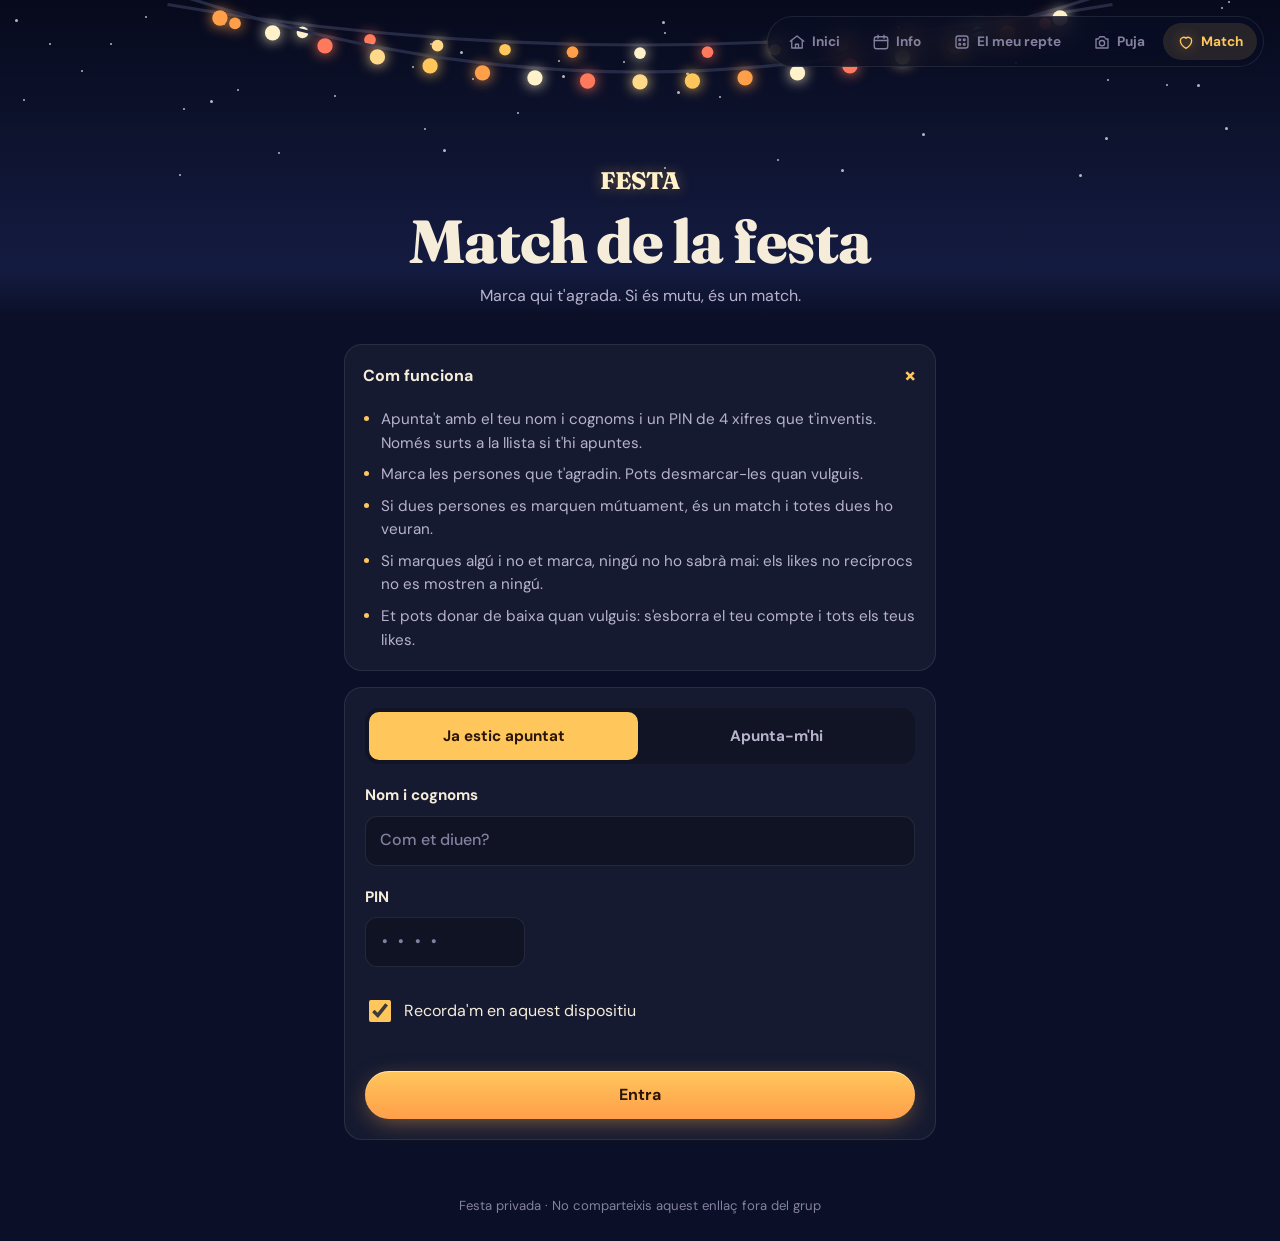
==== commit 2f3d0bc1: "Retos: reinicio general y bloqueo hasta el sábado 21 a las 20:00 - Claves de localStorage nuevas (re" ====
--- a/match.html
+++ b/match.html
@@ -54,7 +54,7 @@
     <div class="sorpresa" id="vistaSorpresa" hidden>
       <div class="sorpresa__icono" aria-hidden="true">
         <svg class="sorpresa__interrogante" viewBox="0 0 24 24"><circle cx="12" cy="12" r="9"/><path d="M9.6 9.4a2.5 2.5 0 1 1 3.4 2.4c-.6.3-1 .8-1 1.5v.6M12 16.8h.01"/></svg>
-        <svg class="sorpresa__cor" viewBox="0 0 24 24"><path d="M12 20.5s-7.5-4.6-7.5-10.6A4.3 4.3 0 0 1 12 7.2a4.3 4.3 0 0 1 7.5 2.7c0 6-7.5 10.6-7.5 10.6z"/></svg>
+        <svg class="sorpresa__despues sorpresa__cor" viewBox="0 0 24 24"><path d="M12 20.5s-7.5-4.6-7.5-10.6A4.3 4.3 0 0 1 12 7.2a4.3 4.3 0 0 1 7.5 2.7c0 6-7.5 10.6-7.5 10.6z"/></svg>
       </div>
       <p class="sorpresa__mensaje" id="sorpresaMensaje"></p>
       <div class="cuenta sorpresa__cuenta" id="sorpresaCuenta">
--- a/css/styles.css
+++ b/css/styles.css
@@ -791,7 +791,14 @@
   fill: none; stroke: var(--luz); stroke-width: 1.6; stroke-linecap: round; stroke-linejoin: round;
   filter: drop-shadow(0 0 14px rgba(255, 198, 92, .7));
 }
-.sorpresa__cor { fill: var(--cor); opacity: 0; filter: drop-shadow(0 0 26px rgba(255, 143, 177, .9)); }
+/* icono que aparece al revelar: corazón (Match) o dado (retos) */
+.sorpresa__despues { opacity: 0; }
+.sorpresa__cor { fill: var(--cor); filter: drop-shadow(0 0 26px rgba(255, 143, 177, .9)); }
+.sorpresa__dado {
+  fill: none; stroke: var(--luz); stroke-width: 1.6; stroke-linejoin: round;
+  filter: drop-shadow(0 0 22px rgba(255, 198, 92, .9));
+}
+.sorpresa__dado circle { fill: var(--luz); stroke: none; }
 .sorpresa__mensaje { max-width: 30ch; font-family: var(--f-titulo); font-weight: 600; font-size: 1.25rem; line-height: 1.3; }
 .sorpresa__cuenta { margin-top: 4px; }
 .sorpresa__espera { font-size: .92rem; color: var(--luz); }
@@ -799,7 +806,7 @@
 /* revelación: el "?" gira, se convierte en corazón y el resto se desvanece */
 .sorpresa--revelando .sorpresa__icono { animation: revelar-giro 2.2s var(--ease) both; }
 .sorpresa--revelando .sorpresa__interrogante { animation: desvanecer 2.2s linear both; }
-.sorpresa--revelando .sorpresa__cor { animation: aparecer 2.2s linear both; }
+.sorpresa--revelando .sorpresa__despues { animation: aparecer 2.2s linear both; }
 .sorpresa--revelando .sorpresa__mensaje,
 .sorpresa--revelando .sorpresa__cuenta { animation: salir 1s var(--ease) .3s both; }
 .seccion--entra > :not([hidden]) { animation: entrar .7s var(--ease) both; }
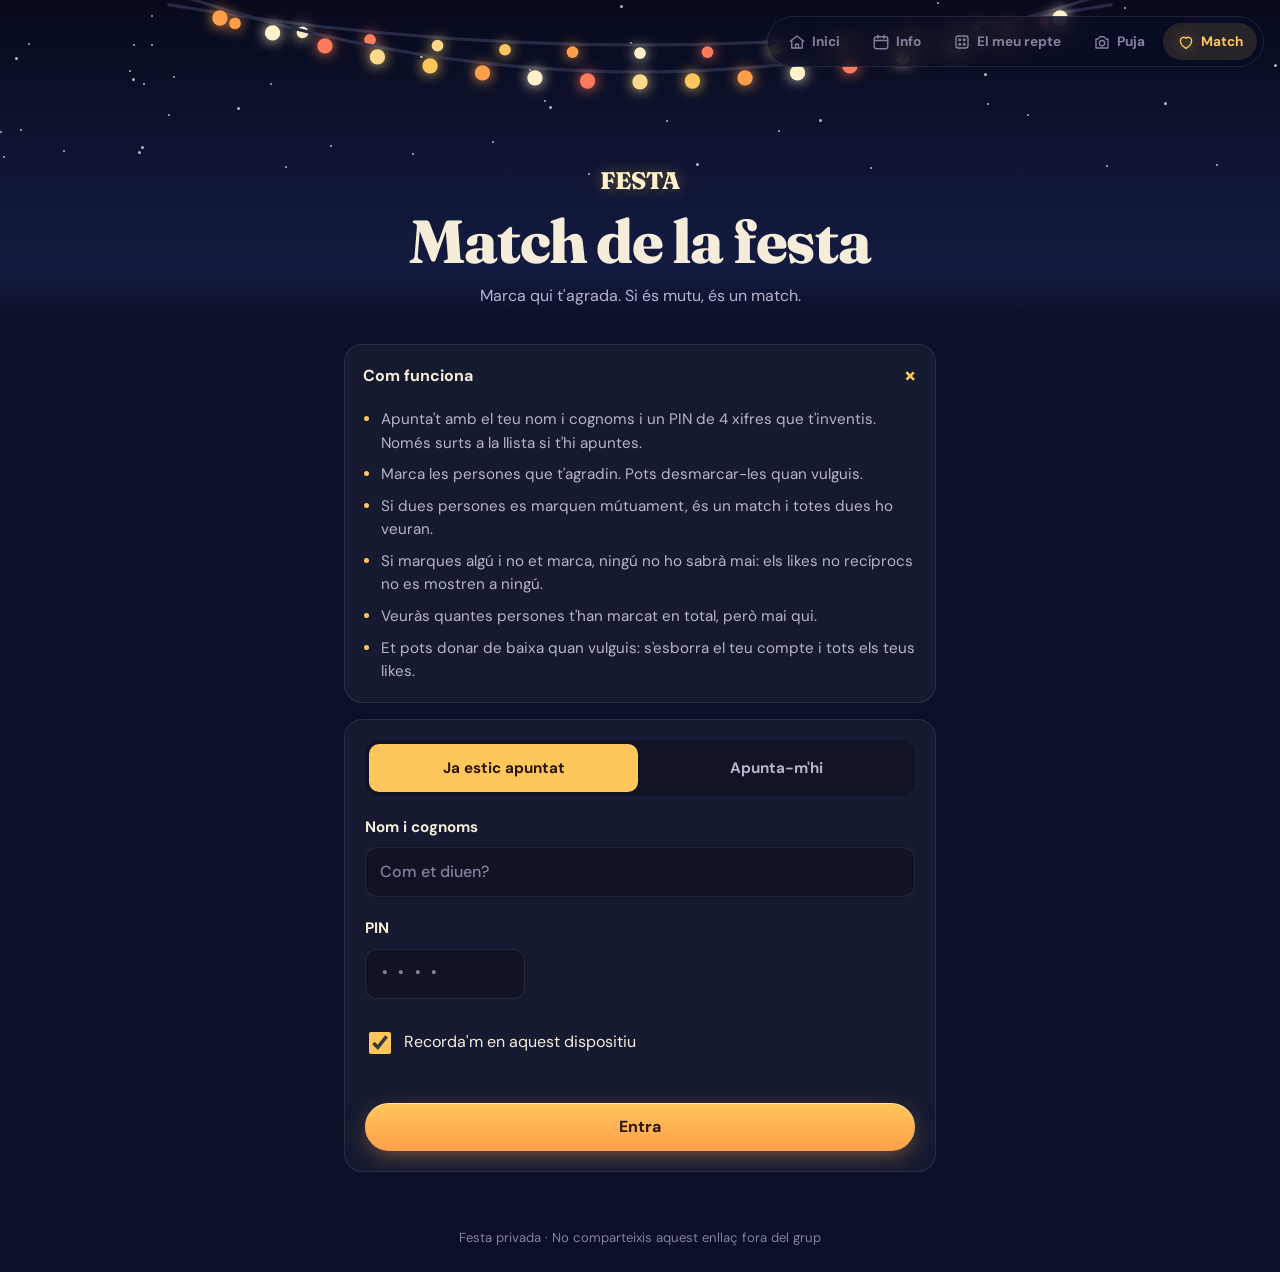
==== commit b9c2216e: "Match: contador de likes recibidos (solo el número propio) - Match.gs: estado devuelve recibidos (to" ====
--- a/match.html
+++ b/match.html
@@ -132,6 +132,14 @@
         <button class="btn-enlace" type="button" id="btnSalir">Surt</button>
       </div>
 
+      <!-- Likes recibidos: solo el número total (textos en FIESTA.match.recibidos).
+           Se pinta al entrar o recargar, no con la consulta periódica. -->
+      <div class="tarjeta recibidos" id="recibidos" hidden>
+        <h3 id="recibidosTitulo">Likes rebuts</h3>
+        <p class="recibidos__valor" id="recibidosValor"></p>
+        <p class="recibidos__nota" id="recibidosNota"></p>
+      </div>
+
       <!-- Mis matches (solo recíprocos) -->
       <div class="tarjeta mis-matches">
         <h3>Els teus matches</h3>
--- a/css/styles.css
+++ b/css/styles.css
@@ -730,6 +730,15 @@
   text-decoration: underline; text-underline-offset: 3px;
 }
 
+/* Likes recibidos (solo el número) */
+.recibidos { border-color: rgba(255, 198, 92, .3); }
+.recibidos__valor { display: flex; align-items: baseline; flex-wrap: wrap; gap: 8px; margin: 2px 0 0; }
+.recibidos__cor { color: var(--cor); font-size: 1.5rem; text-shadow: 0 0 10px rgba(255, 143, 177, .7); }
+.recibidos__num { font: 800 2.2rem/1 var(--f-titulo); color: var(--luz-blanca); }
+.recibidos__unidad { color: var(--texto-2); font-weight: 700; }
+.recibidos__cero { font-size: 1.1rem; font-weight: 700; color: var(--luz-blanca); }
+.recibidos__nota { color: var(--texto-3); font-size: .85rem; }
+
 .mis-matches { border-color: rgba(255, 143, 177, .35); }
 .mis-matches__nota { color: var(--texto-2); font-size: .92rem; }
 .mis-matches__lista { list-style: none; margin: 4px 0 0; padding: 0; display: grid; gap: 8px; }
